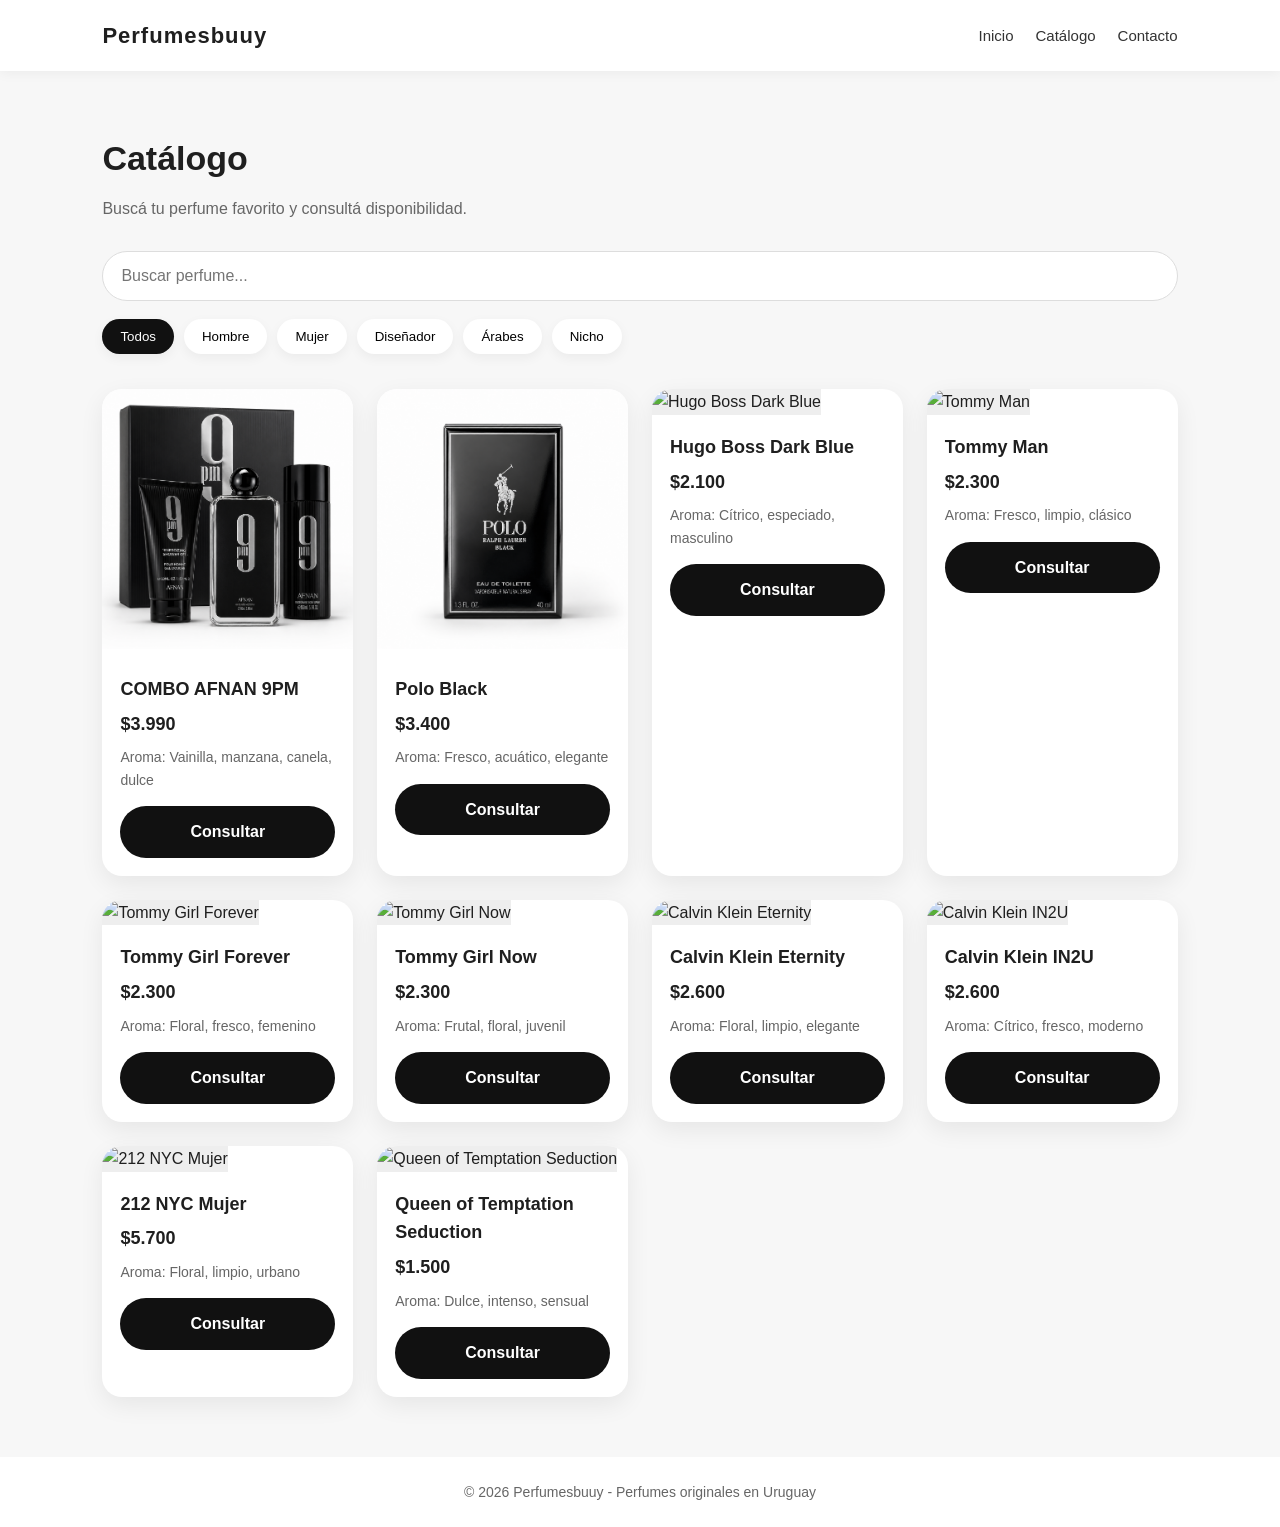
==== catalogo.html @ 6b87889d "Primera versión del sitio web" ====
<!DOCTYPE html>
<html lang="es">
<head>
  <meta charset="UTF-8" />
  <meta name="viewport" content="width=device-width, initial-scale=1.0" />
  <title>Catálogo | Perfumesbuuy</title>
  <link rel="stylesheet" href="css/style.css" />
</head>
<body>

  <header class="header">
    <a href="index.html" class="logo">Perfumesbuuy</a>

    <nav class="nav">
      <a href="index.html">Inicio</a>
      <a href="catalogo.html">Catálogo</a>
      <a href="contacto.html">Contacto</a>
    </nav>
  </header>

  <main class="section">
    <h1>Catálogo</h1>
    <p class="section-text">Buscá tu perfume favorito y consultá disponibilidad.</p>

    <div class="filters">
      <input type="text" id="searchInput" placeholder="Buscar perfume..." />

      <div class="category-buttons">
        <button class="filter-btn active" data-category="Todos">Todos</button>
        <button class="filter-btn" data-category="Hombre">Hombre</button>
        <button class="filter-btn" data-category="Mujer">Mujer</button>
        <button class="filter-btn" data-category="Diseñador">Diseñador</button>
        <button class="filter-btn" data-category="Árabes">Árabes</button>
        <button class="filter-btn" data-category="Nicho">Nicho</button>
      </div>
    </div>

    <div class="product-grid" id="productGrid"></div>
  </main>

  <footer class="footer">
    <p>© 2026 Perfumesbuuy - Perfumes originales en Uruguay</p>
  </footer>

  <script src="js/app.js"></script>
</body>
</html>
---- css/style.css ----
* {
  margin: 0;
  padding: 0;
  box-sizing: border-box;
}

body {
  font-family: Arial, Helvetica, sans-serif;
  background: #f7f7f7;
  color: #1f1f1f;
  line-height: 1.6;
}

a {
  text-decoration: none;
  color: inherit;
}

.header {
  background: #ffffff;
  padding: 18px 8%;
  display: flex;
  justify-content: space-between;
  align-items: center;
  box-shadow: 0 2px 12px rgba(0,0,0,0.05);
  position: sticky;
  top: 0;
  z-index: 100;
}

.logo {
  font-size: 22px;
  font-weight: bold;
  letter-spacing: 1px;
}

.nav {
  display: flex;
  gap: 22px;
}

.nav a {
  font-size: 15px;
  color: #333;
}

.nav a:hover {
  color: #000;
}

.hero {
  min-height: 85vh;
  background:
    linear-gradient(rgba(0,0,0,0.45), rgba(0,0,0,0.45)),
    url("../img/banner.jpg") center/cover no-repeat;
  display: flex;
  align-items: center;
  padding: 0 8%;
  color: #fff;
}

.hero-content {
  max-width: 650px;
}

.tag {
  display: inline-block;
  margin-bottom: 12px;
  background: rgba(255,255,255,0.15);
  padding: 6px 14px;
  border-radius: 30px;
  font-size: 14px;
}

.hero h1 {
  font-size: 48px;
  line-height: 1.1;
  margin-bottom: 18px;
}

.hero p {
  font-size: 18px;
  margin-bottom: 28px;
}

.hero-buttons {
  display: flex;
  gap: 14px;
  flex-wrap: wrap;
}

.btn {
  display: inline-block;
  background: #ffffff;
  color: #111;
  padding: 13px 22px;
  border-radius: 30px;
  font-weight: bold;
  border: none;
  cursor: pointer;
  transition: 0.3s;
}

.btn:hover {
  transform: translateY(-3px);
  box-shadow: 0 8px 20px rgba(0,0,0,0.15);
}

.btn-dark {
  background: #111;
  color: #fff;
}

.section {
  padding: 60px 8%;
}

.section h1,
.section h2 {
  font-size: 34px;
  margin-bottom: 10px;
}

.section-text {
  color: #666;
  margin-bottom: 30px;
}

.features {
  display: grid;
  grid-template-columns: repeat(3, 1fr);
  gap: 22px;
}

.features div {
  background: #fff;
  padding: 28px;
  border-radius: 18px;
  box-shadow: 0 8px 24px rgba(0,0,0,0.06);
}

.filters {
  margin: 25px 0 35px;
}

#searchInput {
  width: 100%;
  padding: 15px 18px;
  border: 1px solid #ddd;
  border-radius: 30px;
  margin-bottom: 18px;
  font-size: 16px;
}

.category-buttons {
  display: flex;
  gap: 10px;
  flex-wrap: wrap;
}

.filter-btn {
  border: none;
  background: #fff;
  padding: 10px 18px;
  border-radius: 30px;
  cursor: pointer;
  box-shadow: 0 4px 12px rgba(0,0,0,0.05);
  transition: 0.3s;
}

.filter-btn:hover,
.filter-btn.active {
  background: #111;
  color: #fff;
}

.product-grid {
  display: grid;
  grid-template-columns: repeat(4, 1fr);
  gap: 24px;
}

.product-card {
  background: #fff;
  border-radius: 20px;
  overflow: hidden;
  box-shadow: 0 8px 24px rgba(0,0,0,0.07);
  transition: 0.3s;
}

.product-card:hover {
  transform: translateY(-6px);
}

.product-card img {
  width: 100%;
  height: 260px;
  object-fit: cover;
  background: #eee;
}

.product-info {
  padding: 18px;
}

.product-info h3 {
  font-size: 18px;
  margin-bottom: 6px;
}

.price {
  font-weight: bold;
  font-size: 18px;
  margin-bottom: 8px;
}

.notes {
  color: #666;
  font-size: 14px;
  margin-bottom: 15px;
}

.product-info .btn {
  width: 100%;
  text-align: center;
  background: #111;
  color: #fff;
}

.contact-page {
  min-height: 80vh;
  display: flex;
  justify-content: center;
  align-items: center;
  padding: 50px 8%;
}

.contact-box {
  background: #fff;
  max-width: 600px;
  width: 100%;
  padding: 35px;
  border-radius: 22px;
  box-shadow: 0 8px 24px rgba(0,0,0,0.08);
}

.contact-box h1 {
  margin-bottom: 10px;
}

.contact-box p {
  color: #666;
  margin-bottom: 20px;
}

.email {
  margin-top: 20px;
}

.email a {
  font-weight: bold;
}

.contact-info {
  margin-top: 25px;
  padding-top: 22px;
  border-top: 1px solid #eee;
}

.contact-info p {
  margin-bottom: 10px;
  color: #444;
}

.footer {
  text-align: center;
  padding: 24px;
  background: #fff;
  color: #666;
  font-size: 14px;
}

/* Responsive celular */
@media (max-width: 900px) {
  .product-grid {
    grid-template-columns: repeat(2, 1fr);
  }

  .features {
    grid-template-columns: 1fr;
  }

  .hero h1 {
    font-size: 36px;
  }
}

@media (max-width: 600px) {
  .header {
    flex-direction: column;
    gap: 12px;
    padding: 16px 5%;
  }

  .nav {
    gap: 16px;
  }

  .hero {
    min-height: 75vh;
    padding: 0 6%;
    text-align: center;
  }

  .hero h1 {
    font-size: 32px;
  }

  .hero-buttons {
    justify-content: center;
  }

  .section {
    padding: 45px 6%;
  }

  .product-grid {
    grid-template-columns: 1fr;
  }

  .product-card img {
    height: 300px;
  }
}
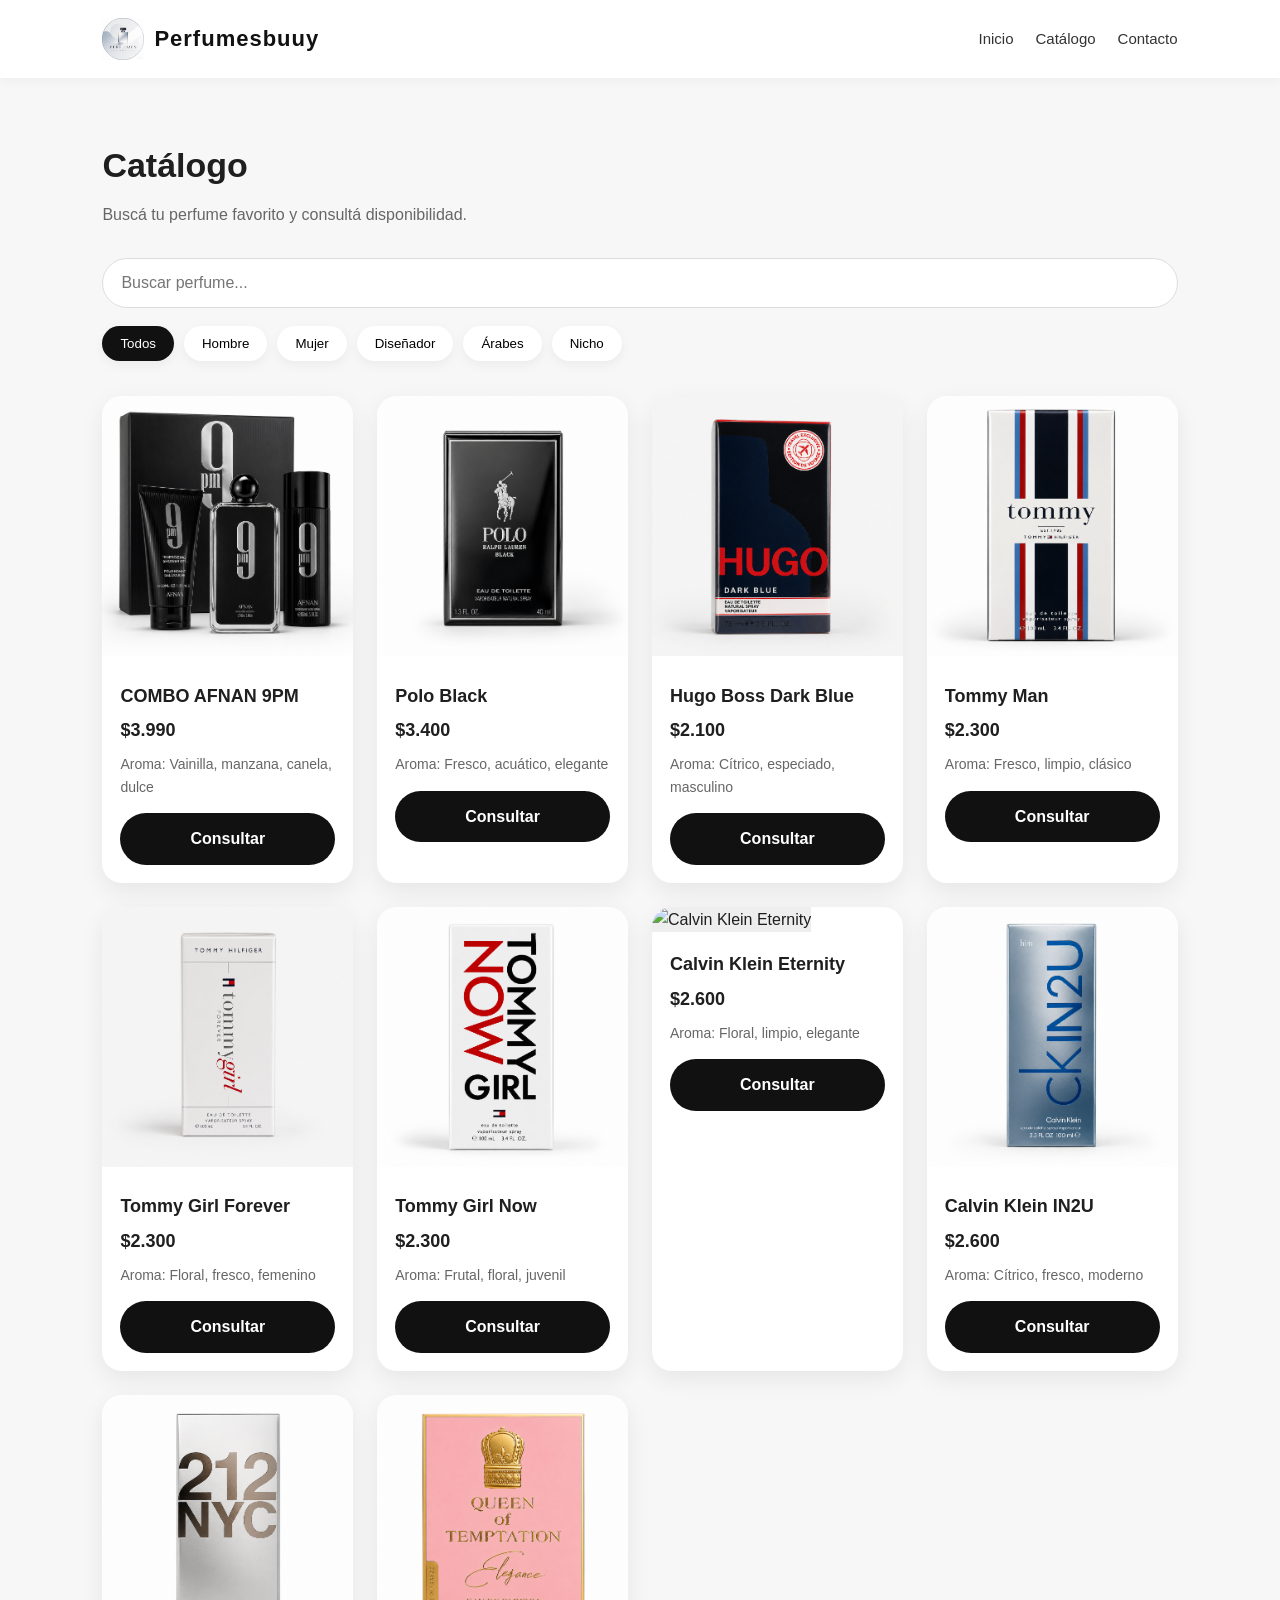
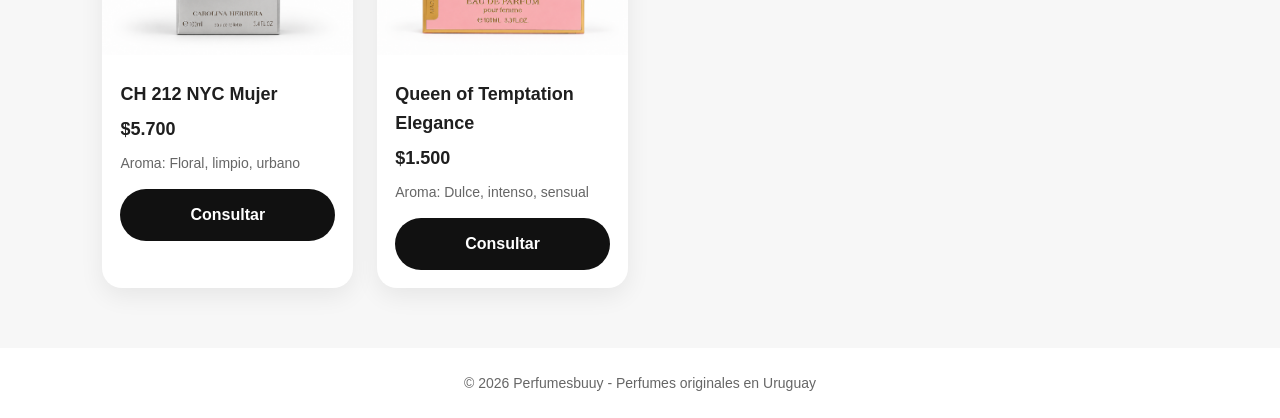
==== commit b3d81e1c: "agregue banner y ajuste logo, tambien agregue imagen del ck" ====
--- a/catalogo.html
+++ b/catalogo.html
@@ -3,13 +3,18 @@
 <head>
   <meta charset="UTF-8" />
   <meta name="viewport" content="width=device-width, initial-scale=1.0" />
+  <link rel="icon" type="image/png" href="img/logo2.png">
   <title>Catálogo | Perfumesbuuy</title>
   <link rel="stylesheet" href="css/style.css" />
+  
 </head>
 <body>
 
   <header class="header">
-    <a href="index.html" class="logo">Perfumesbuuy</a>
+    <a href="index.html" class="logo">
+    <img src="img/logo.jpeg" alt="Logo Perfumesbuuy">
+    <span>Perfumesbuuy</span>
+</a>
 
     <nav class="nav">
       <a href="index.html">Inicio</a>
--- a/css/style.css
+++ b/css/style.css
@@ -29,9 +29,23 @@
 }
 
 .logo {
-  font-size: 22px;
-  font-weight: bold;
-  letter-spacing: 1px;
+    display: flex;
+    align-items: center;
+    gap: 10px;
+
+    font-size: 22px;
+    font-weight: bold;
+    letter-spacing: 1px;
+}
+
+.logo img {
+    width: 42px;
+    height: 42px;
+    object-fit: contain;
+}
+
+.logo span {
+    color: #111;
 }
 
 .nav {
@@ -52,7 +66,7 @@
   min-height: 85vh;
   background:
     linear-gradient(rgba(0,0,0,0.45), rgba(0,0,0,0.45)),
-    url("../img/banner.jpg") center/cover no-repeat;
+    url("../img/banner.png") center/cover no-repeat;
   display: flex;
   align-items: center;
   padding: 0 8%;
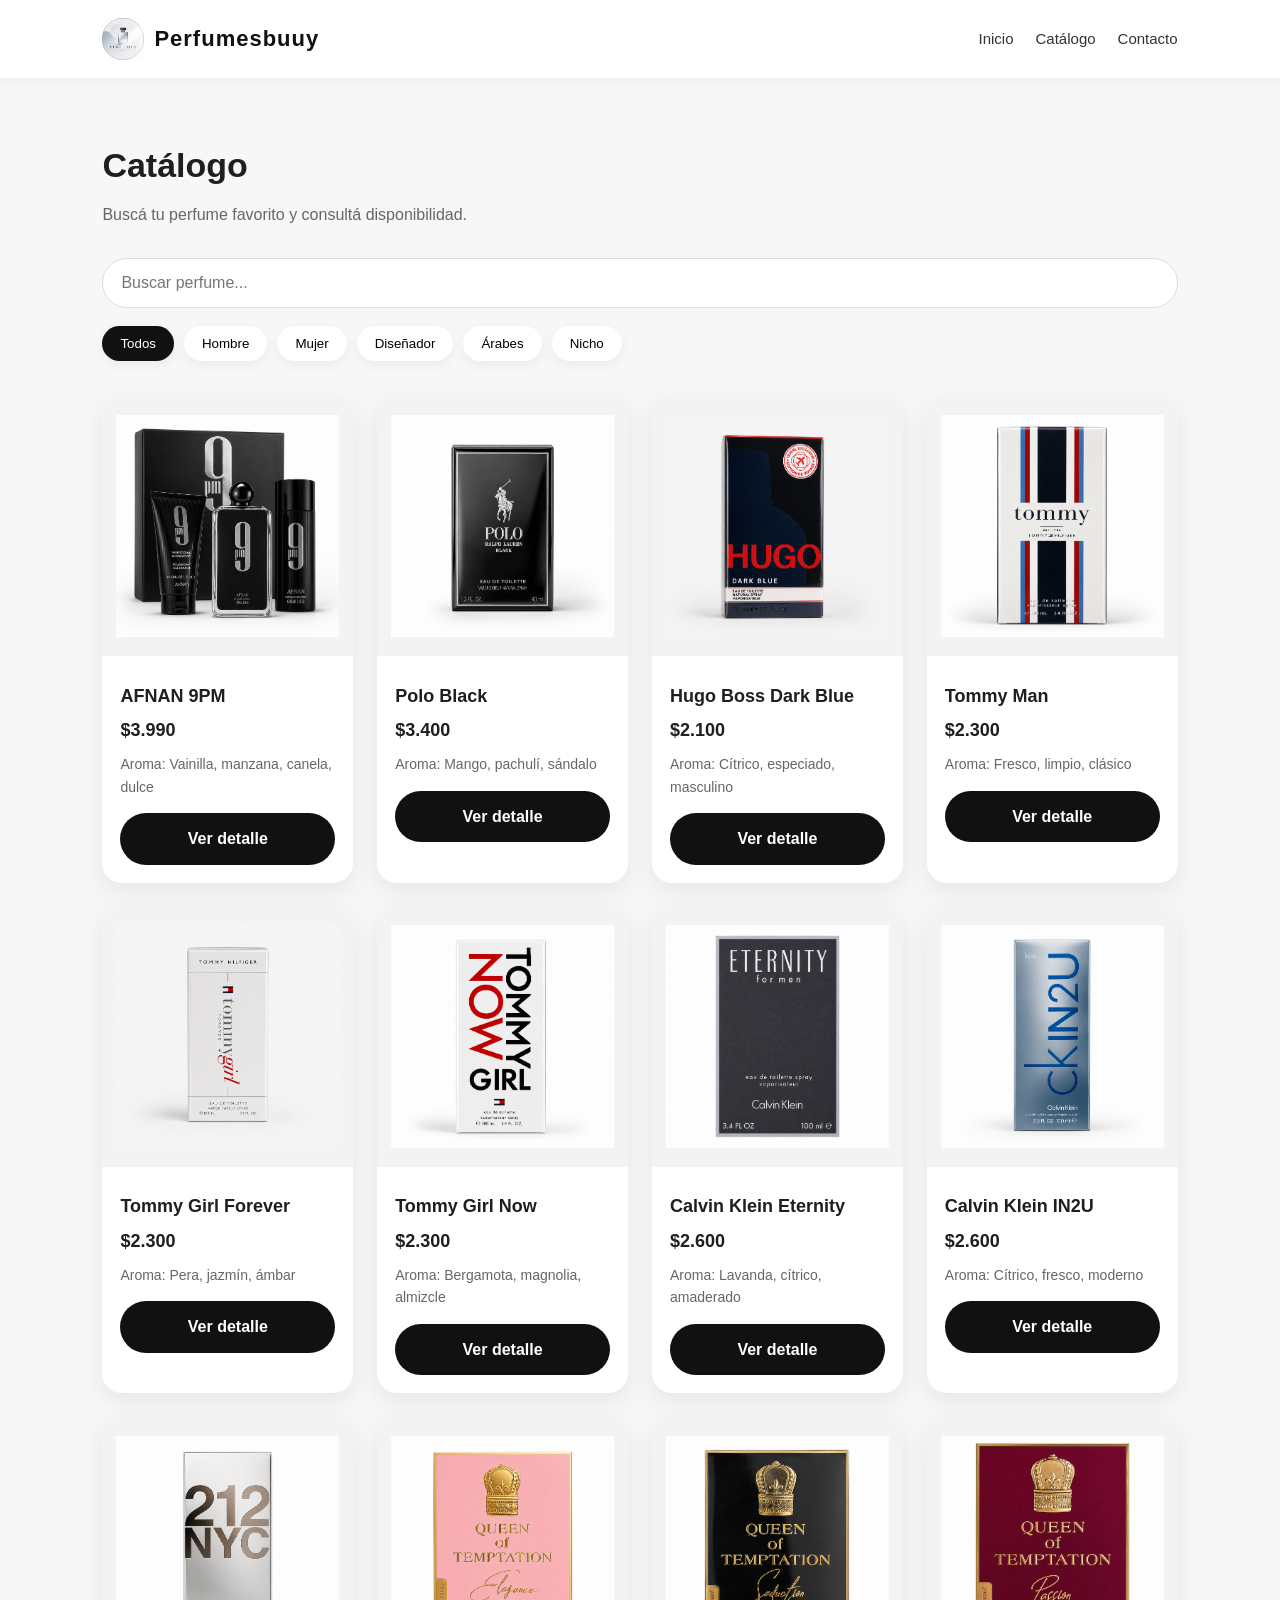
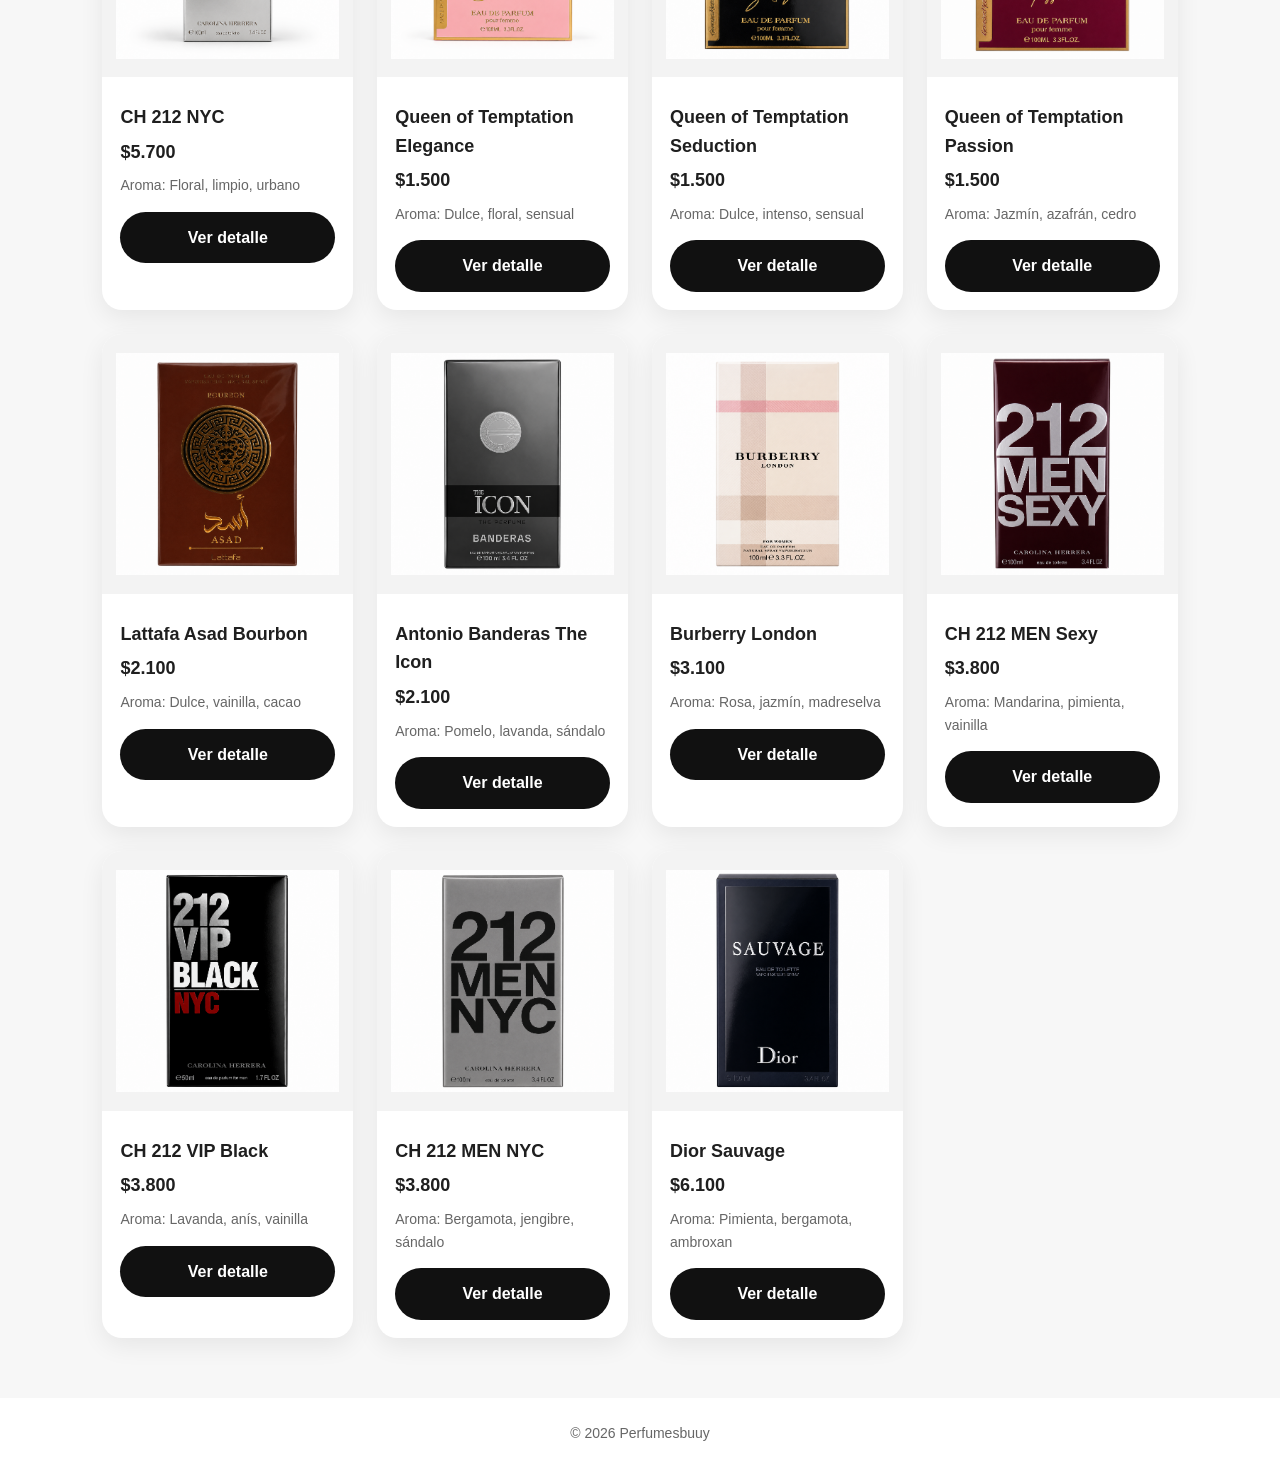
==== commit 80466135: "agregue pagina de detalle y corregi errores de logos" ====
--- a/catalogo.html
+++ b/catalogo.html
@@ -3,7 +3,8 @@
 <head>
   <meta charset="UTF-8" />
   <meta name="viewport" content="width=device-width, initial-scale=1.0" />
-  <link rel="icon" type="image/png" href="img/logo2.png">
+  <link rel="icon" type="image/png" href="img/logo2.png?v=3">
+  <link rel="shortcut icon" type="image/png" href="img/logo2.png?v=3">
   <title>Catálogo | Perfumesbuuy</title>
   <link rel="stylesheet" href="css/style.css" />
   
@@ -44,7 +45,7 @@
   </main>
 
   <footer class="footer">
-    <p>© 2026 Perfumesbuuy - Perfumes originales en Uruguay</p>
+    <p>© 2026 Perfumesbuuy</p>
   </footer>
 
   <script src="js/app.js"></script>
--- a/css/style.css
+++ b/css/style.css
@@ -29,23 +29,22 @@
 }
 
 .logo {
-    display: flex;
-    align-items: center;
-    gap: 10px;
-
-    font-size: 22px;
-    font-weight: bold;
-    letter-spacing: 1px;
+  display: flex;
+  align-items: center;
+  gap: 10px;
+  font-size: 22px;
+  font-weight: bold;
+  letter-spacing: 1px;
 }
 
 .logo img {
-    width: 42px;
-    height: 42px;
-    object-fit: contain;
+  width: 42px;
+  height: 42px;
+  object-fit: contain;
 }
 
 .logo span {
-    color: #111;
+  color: #111;
 }
 
 .nav {
@@ -209,8 +208,9 @@
 .product-card img {
   width: 100%;
   height: 260px;
-  object-fit: cover;
-  background: #eee;
+  object-fit: contain;
+  background: #f3f3f3;
+  padding: 14px;
 }
 
 .product-info {
@@ -286,6 +286,99 @@
   color: #444;
 }
 
+/* DETALLE PERFUME */
+
+.detalle-container {
+  padding: 45px 6%;
+}
+
+.detalle {
+  max-width: 900px;
+  margin: 0 auto;
+  display: grid;
+  grid-template-columns: 300px 1fr;
+  gap: 28px;
+  align-items: start;
+}
+
+.detalle-galeria {
+  background: #fff;
+  padding: 16px;
+  border-radius: 22px;
+  box-shadow: 0 8px 24px rgba(0,0,0,0.07);
+}
+
+.detalle-img-principal {
+  width: 100%;
+  height: 280px;
+  object-fit: contain;
+  background: #f4f4f4;
+  border-radius: 16px;
+  padding: 14px;
+}
+
+.detalle-miniaturas {
+  display: flex;
+  gap: 10px;
+  margin-top: 14px;
+  flex-wrap: wrap;
+}
+
+.detalle-miniaturas img {
+  width: 58px;
+  height: 58px;
+  object-fit: contain;
+  background: #f4f4f4;
+  border-radius: 10px;
+  padding: 6px;
+  cursor: pointer;
+  border: 1px solid #eee;
+}
+
+.detalle-info {
+  background: #fff;
+  padding: 28px;
+  border-radius: 22px;
+  box-shadow: 0 8px 24px rgba(0,0,0,0.07);
+}
+
+.detalle-categoria {
+  color: #777;
+  font-size: 14px;
+  margin-bottom: 8px;
+}
+
+.detalle-info h1 {
+  font-size: 30px;
+  margin-bottom: 8px;
+}
+
+.detalle-precio {
+  font-size: 24px;
+  font-weight: bold;
+  margin-bottom: 18px;
+}
+
+.detalle-descripcion {
+  color: #555;
+  margin-bottom: 22px;
+}
+
+.detalle-bloque {
+  margin-bottom: 22px;
+  padding-top: 18px;
+  border-top: 1px solid #eee;
+}
+
+.detalle-bloque h3 {
+  margin-bottom: 10px;
+}
+
+.detalle-bloque p {
+  color: #555;
+  margin-bottom: 8px;
+}
+
 .footer {
   text-align: center;
   padding: 24px;
@@ -294,7 +387,8 @@
   font-size: 14px;
 }
 
-/* Responsive celular */
+/* TABLET */
+
 @media (max-width: 900px) {
   .product-grid {
     grid-template-columns: repeat(2, 1fr);
@@ -307,7 +401,18 @@
   .hero h1 {
     font-size: 36px;
   }
-}
+
+  .detalle {
+    max-width: 700px;
+    grid-template-columns: 260px 1fr;
+  }
+
+  .detalle-img-principal {
+    height: 250px;
+  }
+}
+
+/* CELULAR */
 
 @media (max-width: 600px) {
   .header {
@@ -345,4 +450,26 @@
   .product-card img {
     height: 300px;
   }
+
+  .detalle-container {
+    padding: 30px 5%;
+  }
+
+  .detalle {
+    grid-template-columns: 1fr;
+    max-width: 430px;
+    gap: 20px;
+  }
+
+  .detalle-img-principal {
+    height: 260px;
+  }
+
+  .detalle-info {
+    padding: 24px;
+  }
+
+  .detalle-info h1 {
+    font-size: 27px;
+  }
 }
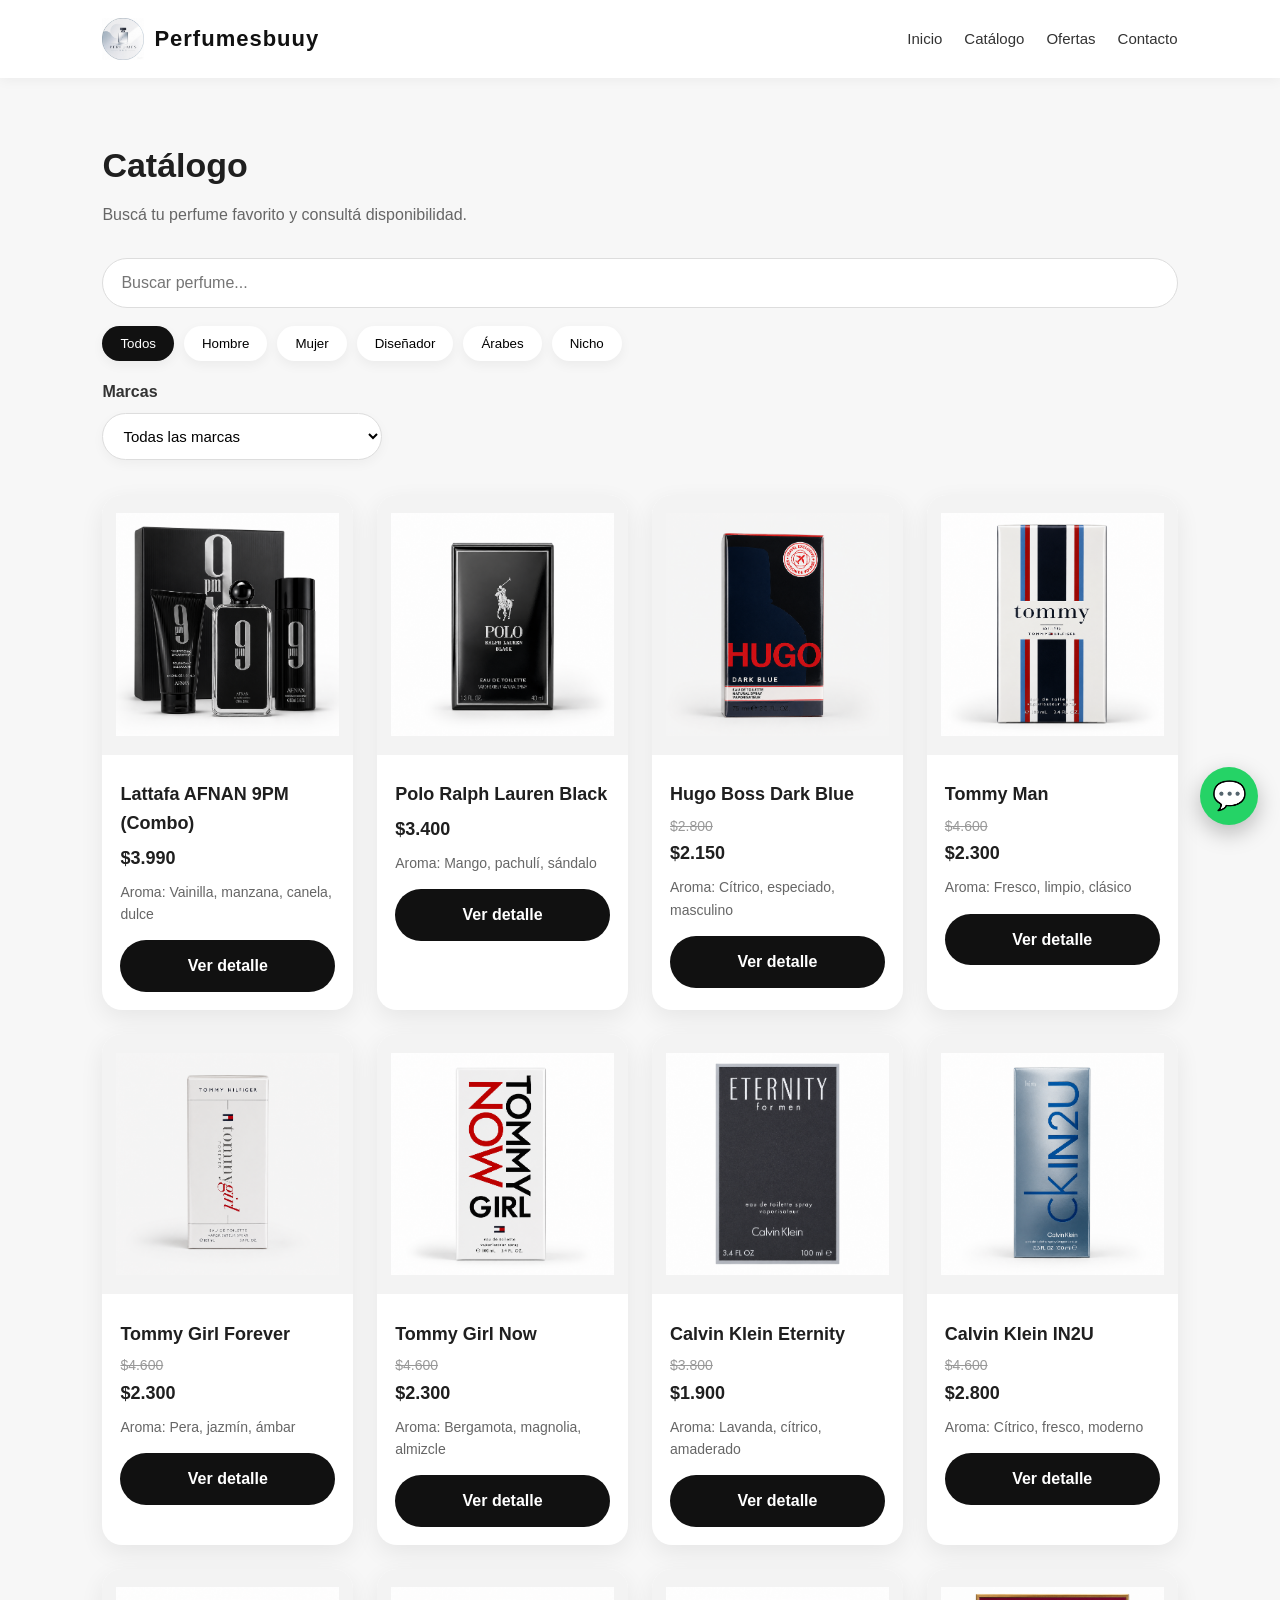
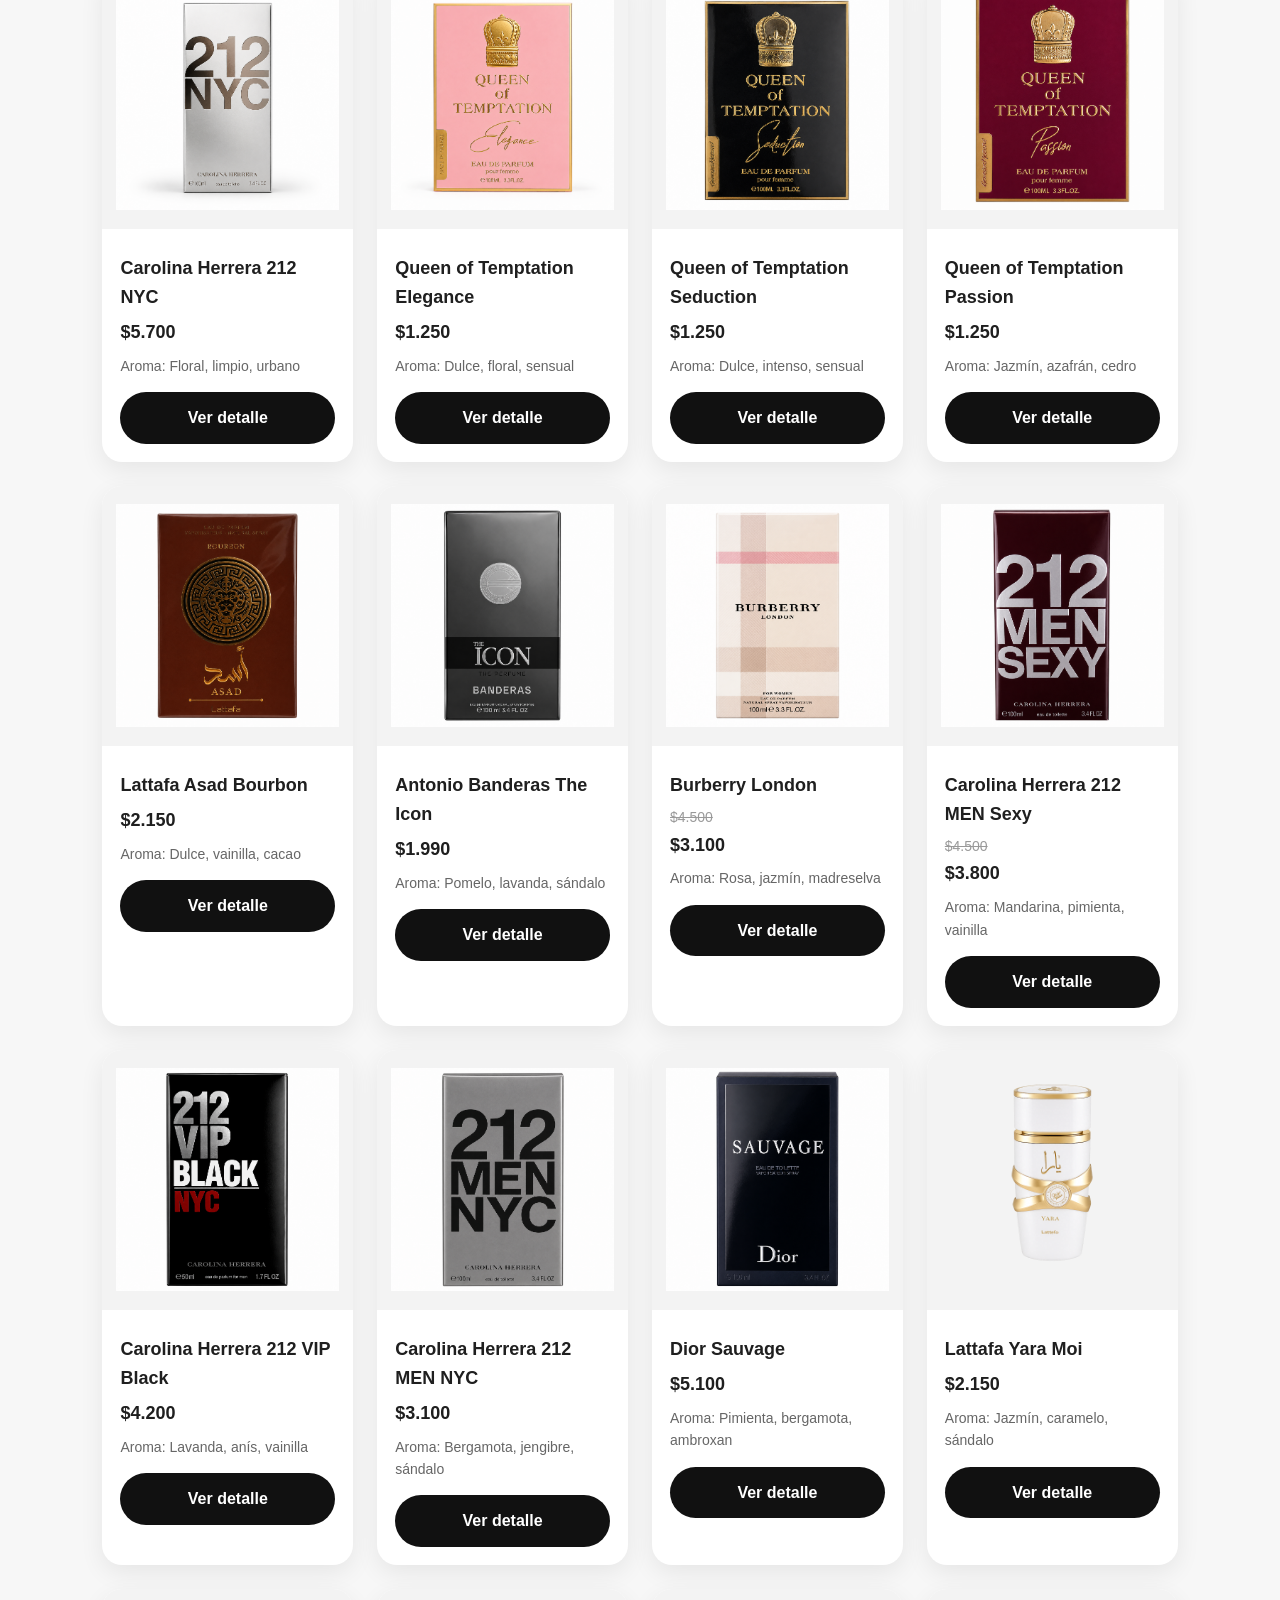
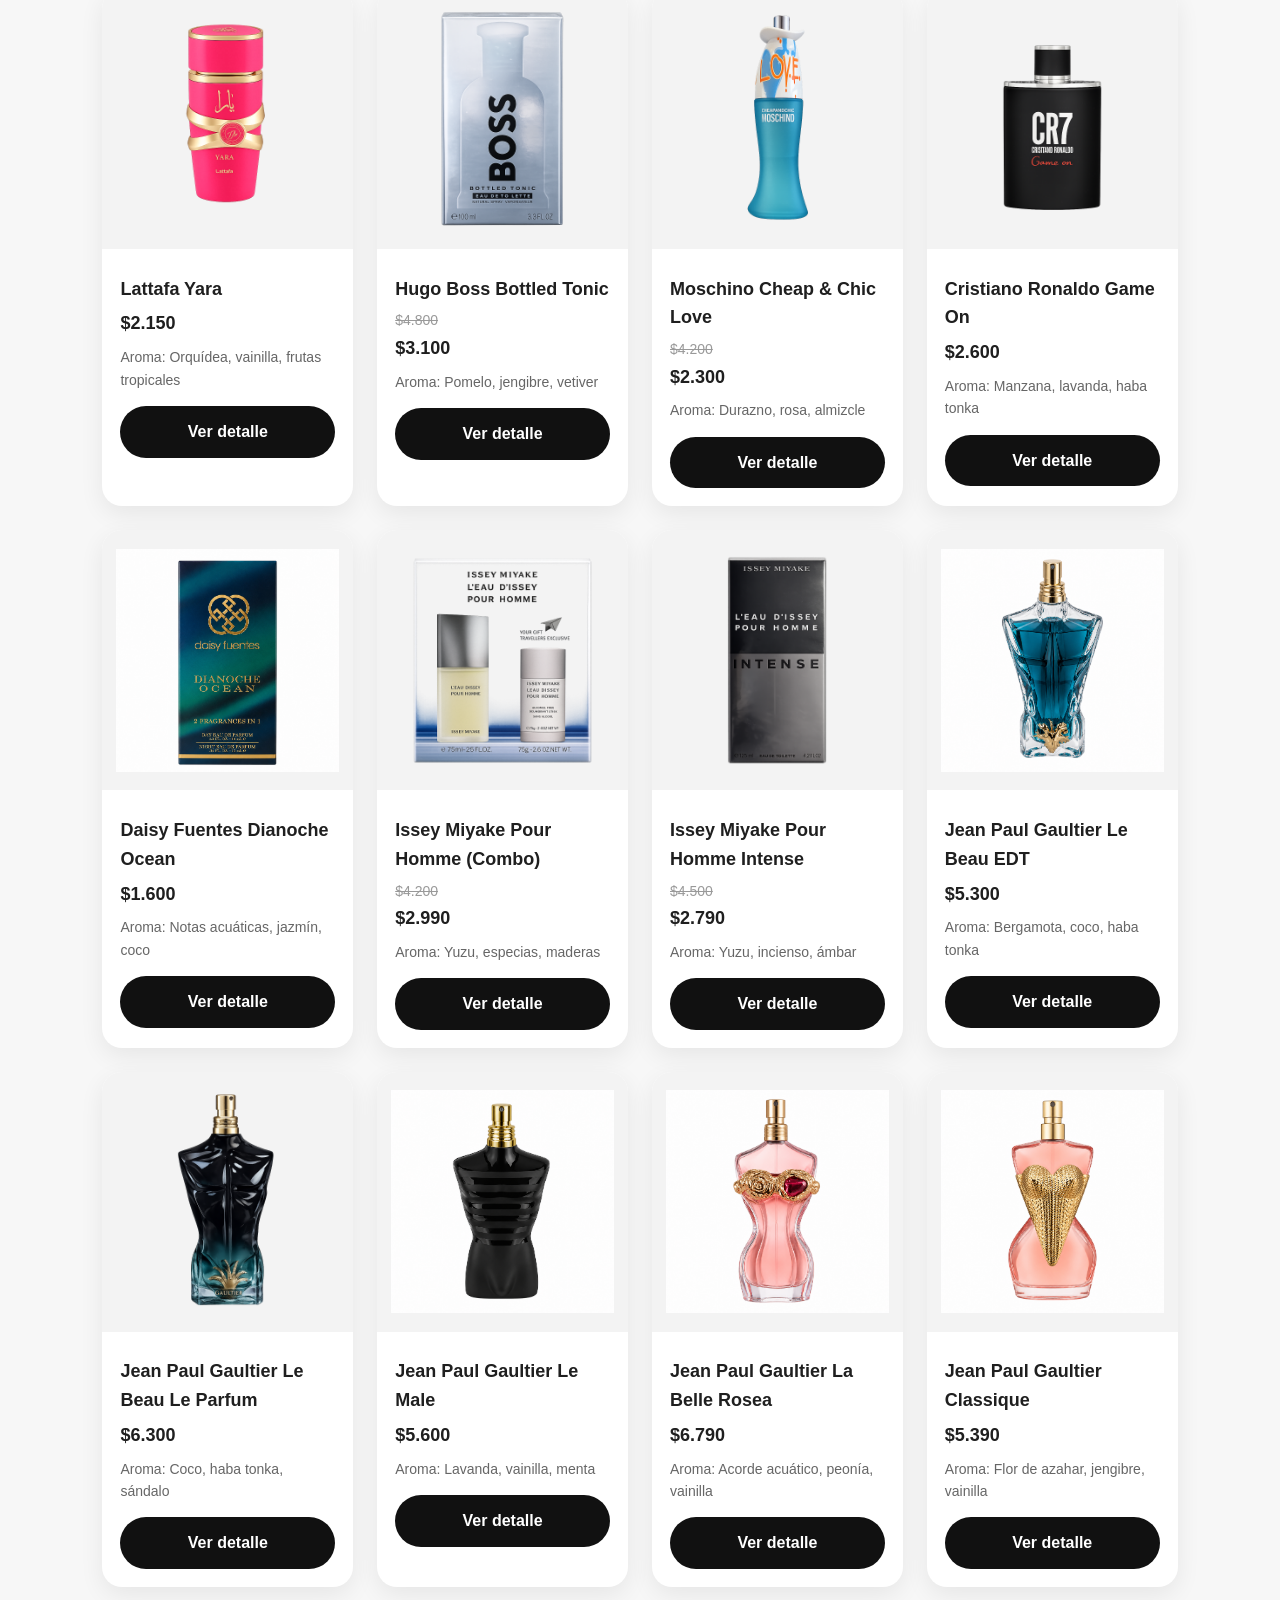
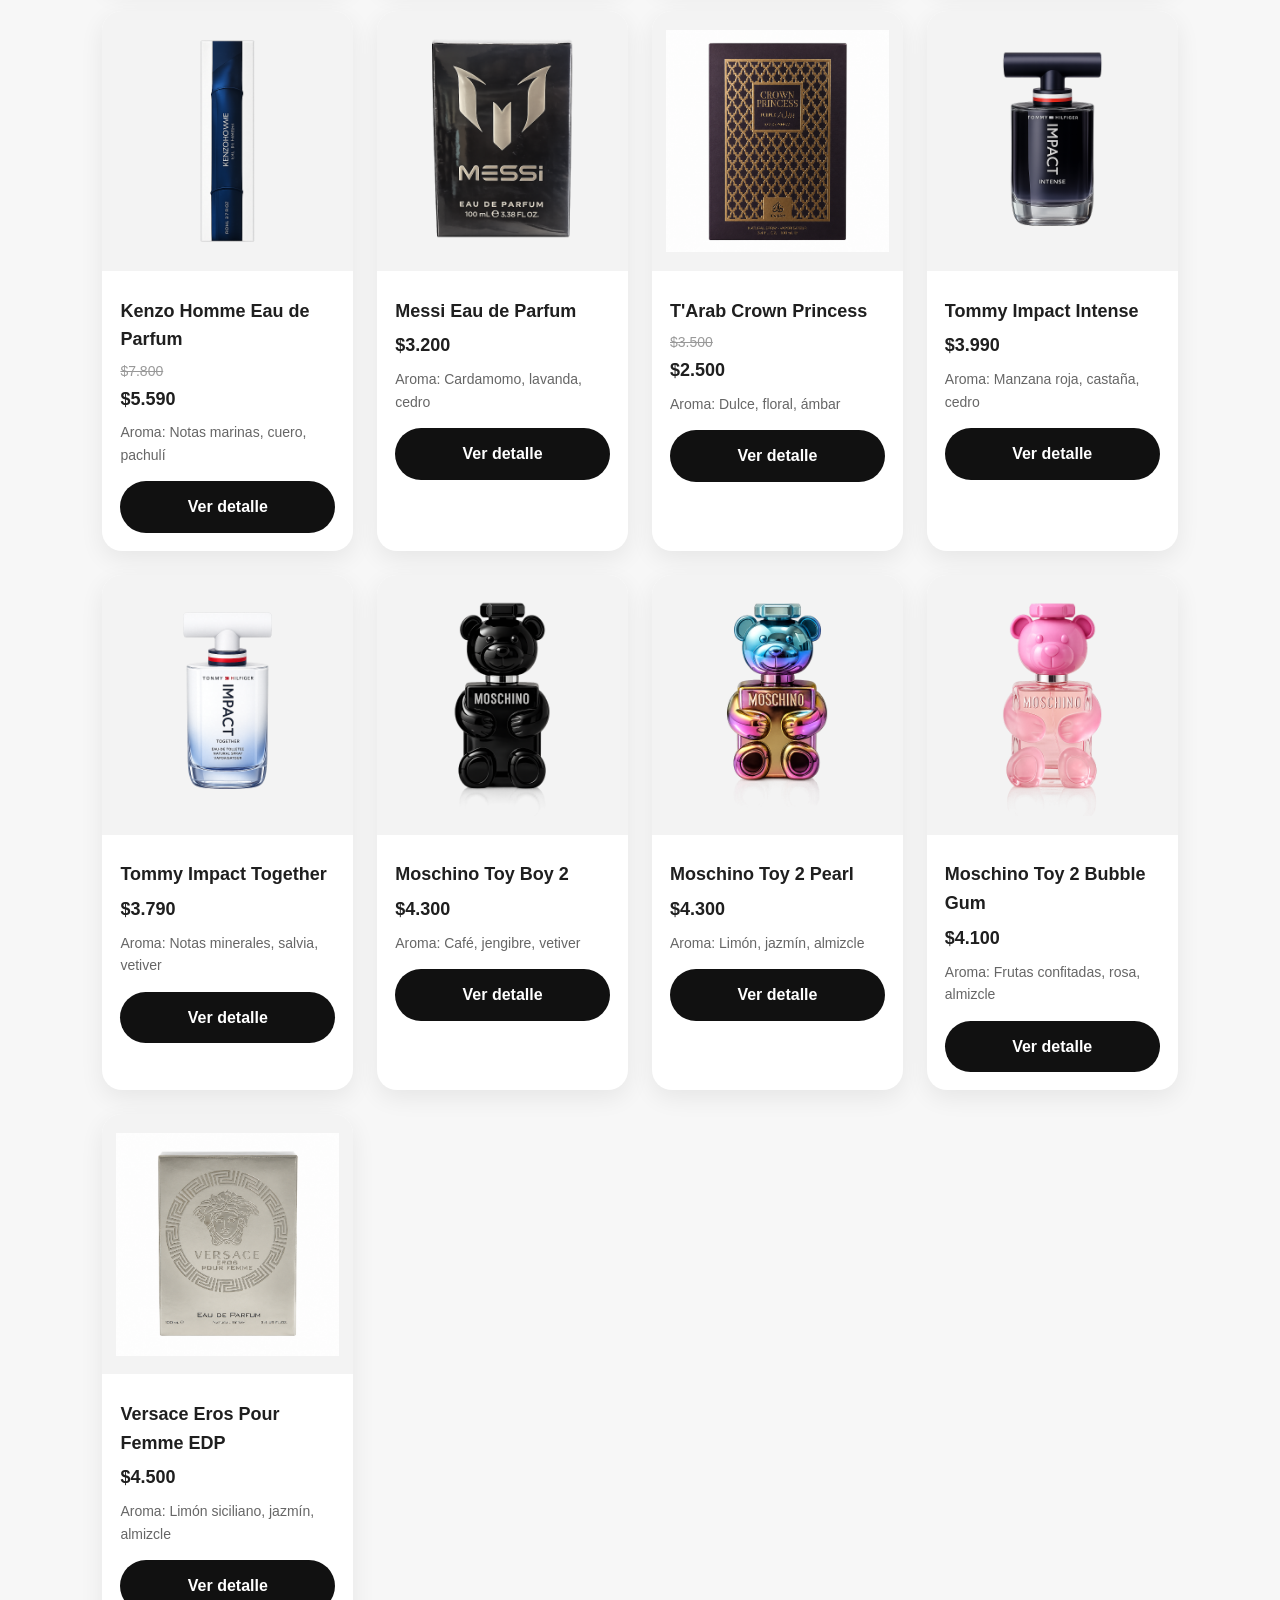
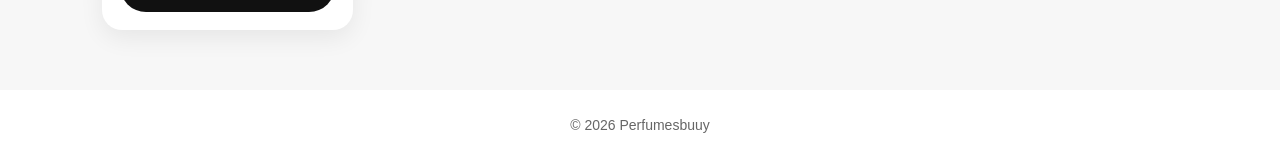
==== commit 5fb0a22f: "nuevas mejoras, ofertas, correccion de imagenes, whatsapp flotante etc" ====
--- a/catalogo.html
+++ b/catalogo.html
@@ -20,7 +20,9 @@
     <nav class="nav">
       <a href="index.html">Inicio</a>
       <a href="catalogo.html">Catálogo</a>
+      <a href="ofertas.html">Ofertas</a>
       <a href="contacto.html">Contacto</a>
+      
     </nav>
   </header>
 
@@ -39,10 +41,26 @@
         <button class="filter-btn" data-category="Árabes">Árabes</button>
         <button class="filter-btn" data-category="Nicho">Nicho</button>
       </div>
+      <div class="brand-filter">
+        <label for="brandSelect">Marcas</label>
+
+        <select id="brandSelect">
+          <option value="Todas">Todas las marcas</option>
+        </select>
+      </div>
+      </div>
     </div>
 
     <div class="product-grid" id="productGrid"></div>
   </main>
+
+  <a 
+  href="https://wa.me/59898303316?text=Hola,%20quiero%20consultar%20por%20un%20perfume" 
+  class="whatsapp-float" 
+  target="_blank"
+>
+  💬
+</a>
 
   <footer class="footer">
     <p>© 2026 Perfumesbuuy</p>
--- a/css/style.css
+++ b/css/style.css
@@ -9,6 +9,13 @@
   background: #f7f7f7;
   color: #1f1f1f;
   line-height: 1.6;
+  min-height: 100vh;
+  display: flex;
+  flex-direction: column;
+}
+
+main {
+  flex: 1;
 }
 
 a {
@@ -64,42 +71,60 @@
 .hero {
   min-height: 85vh;
   background:
-    linear-gradient(rgba(0,0,0,0.45), rgba(0,0,0,0.45)),
-    url("../img/banner.png") center/cover no-repeat;
-  display: flex;
-  align-items: center;
-  padding: 0 8%;
+    linear-gradient(rgba(0,0,0,0.35), rgba(0,0,0,0.35)),
+    url("../img/banner.png") right center/cover no-repeat;
+  display: flex;
+  align-items: flex-start;
+  padding: 90px 8% 0;
   color: #fff;
+  position: relative;
 }
 
 .hero-content {
+  max-width: 620px;
+  margin-top: 35px;
+}
+
+.tag {
+  position: absolute;
+  right: 8%;
+  bottom: 35px;
+  background: rgba(0,0,0,0.35);
+  padding: 7px 15px;
+  border-radius: 30px;
+  font-size: 13px;
+  transition: 0.3s;
+}
+
+.tag:hover {
+  background: #ffffff;
+  color: #111;
+  transform: translateY(-3px);
+  box-shadow: 0 8px 18px rgba(0,0,0,0.25);
+}
+
+.hero h1 {
+  font-size: 56px;
+  line-height: 1.05;
+  margin-bottom: 20px;
   max-width: 650px;
 }
 
-.tag {
-  display: inline-block;
-  margin-bottom: 12px;
-  background: rgba(255,255,255,0.15);
-  padding: 6px 14px;
-  border-radius: 30px;
-  font-size: 14px;
-}
-
-.hero h1 {
-  font-size: 48px;
-  line-height: 1.1;
-  margin-bottom: 18px;
-}
-
 .hero p {
-  font-size: 18px;
-  margin-bottom: 28px;
+  font-size: 21px;
+  margin-bottom: 34px;
+  max-width: 480px;
 }
 
 .hero-buttons {
   display: flex;
-  gap: 14px;
+  gap: 18px;
   flex-wrap: wrap;
+}
+
+.hero-buttons .btn {
+  padding: 16px 28px;
+  font-size: 17px;
 }
 
 .btn {
@@ -253,9 +278,10 @@
   background: #fff;
   max-width: 600px;
   width: 100%;
-  padding: 35px;
+  padding: 38px 32px;
   border-radius: 22px;
   box-shadow: 0 8px 24px rgba(0,0,0,0.08);
+  text-align: center;
 }
 
 .contact-box h1 {
@@ -284,6 +310,18 @@
 .contact-info p {
   margin-bottom: 10px;
   color: #444;
+}
+
+.contact-box .btn {
+  margin: 10px auto 18px;
+}
+
+.contact-info {
+  text-align: center;
+}
+
+.email {
+  text-align: center;
 }
 
 /* DETALLE PERFUME */
@@ -472,4 +510,91 @@
   .detalle-info h1 {
     font-size: 27px;
   }
+}
+
+.brand-filter {
+  margin-top: 18px;
+  max-width: 280px;
+}
+
+.brand-filter label {
+  display: block;
+  font-weight: bold;
+  margin-bottom: 8px;
+  color: #333;
+}
+
+.brand-filter select {
+  width: 100%;
+  padding: 13px 16px;
+  border: 1px solid #ddd;
+  border-radius: 30px;
+  background: #fff;
+  font-size: 15px;
+  cursor: pointer;
+  box-shadow: 0 4px 12px rgba(0,0,0,0.04);
+}
+
+@media (max-width: 1200px) {
+  .hero {
+    background-position: center center;
+  }
+
+  .hero-content {
+    max-width: 520px;
+    margin-top: 10px;
+  }
+
+  .hero h1 {
+    font-size: 46px;
+    max-width: 520px;
+  }
+
+  .hero p {
+    font-size: 19px;
+    margin-bottom: 24px;
+  }
+
+  .hero-buttons {
+    flex-direction: column;
+    align-items: flex-start;
+    gap: 12px;
+  }
+
+  .hero-buttons .btn {
+    min-width: 260px;
+    text-align: center;
+  }
+}
+
+.old-price {
+  display: block;
+  color: #999;
+  text-decoration: line-through;
+  font-size: 14px;
+  font-weight: normal;
+  margin-bottom: 2px;
+}
+
+.whatsapp-float {
+  position: fixed;
+  right: 22px;
+  bottom: 75px;
+  width: 58px;
+  height: 58px;
+  background: #25d366;
+  color: #fff;
+  border-radius: 50%;
+  display: flex;
+  justify-content: center;
+  align-items: center;
+  font-size: 28px;
+  box-shadow: 0 8px 22px rgba(0,0,0,0.25);
+  z-index: 999;
+  transition: 0.3s;
+}
+
+.whatsapp-float:hover {
+  transform: translateY(-4px) scale(1.05);
+  box-shadow: 0 12px 28px rgba(0,0,0,0.3);
 }
